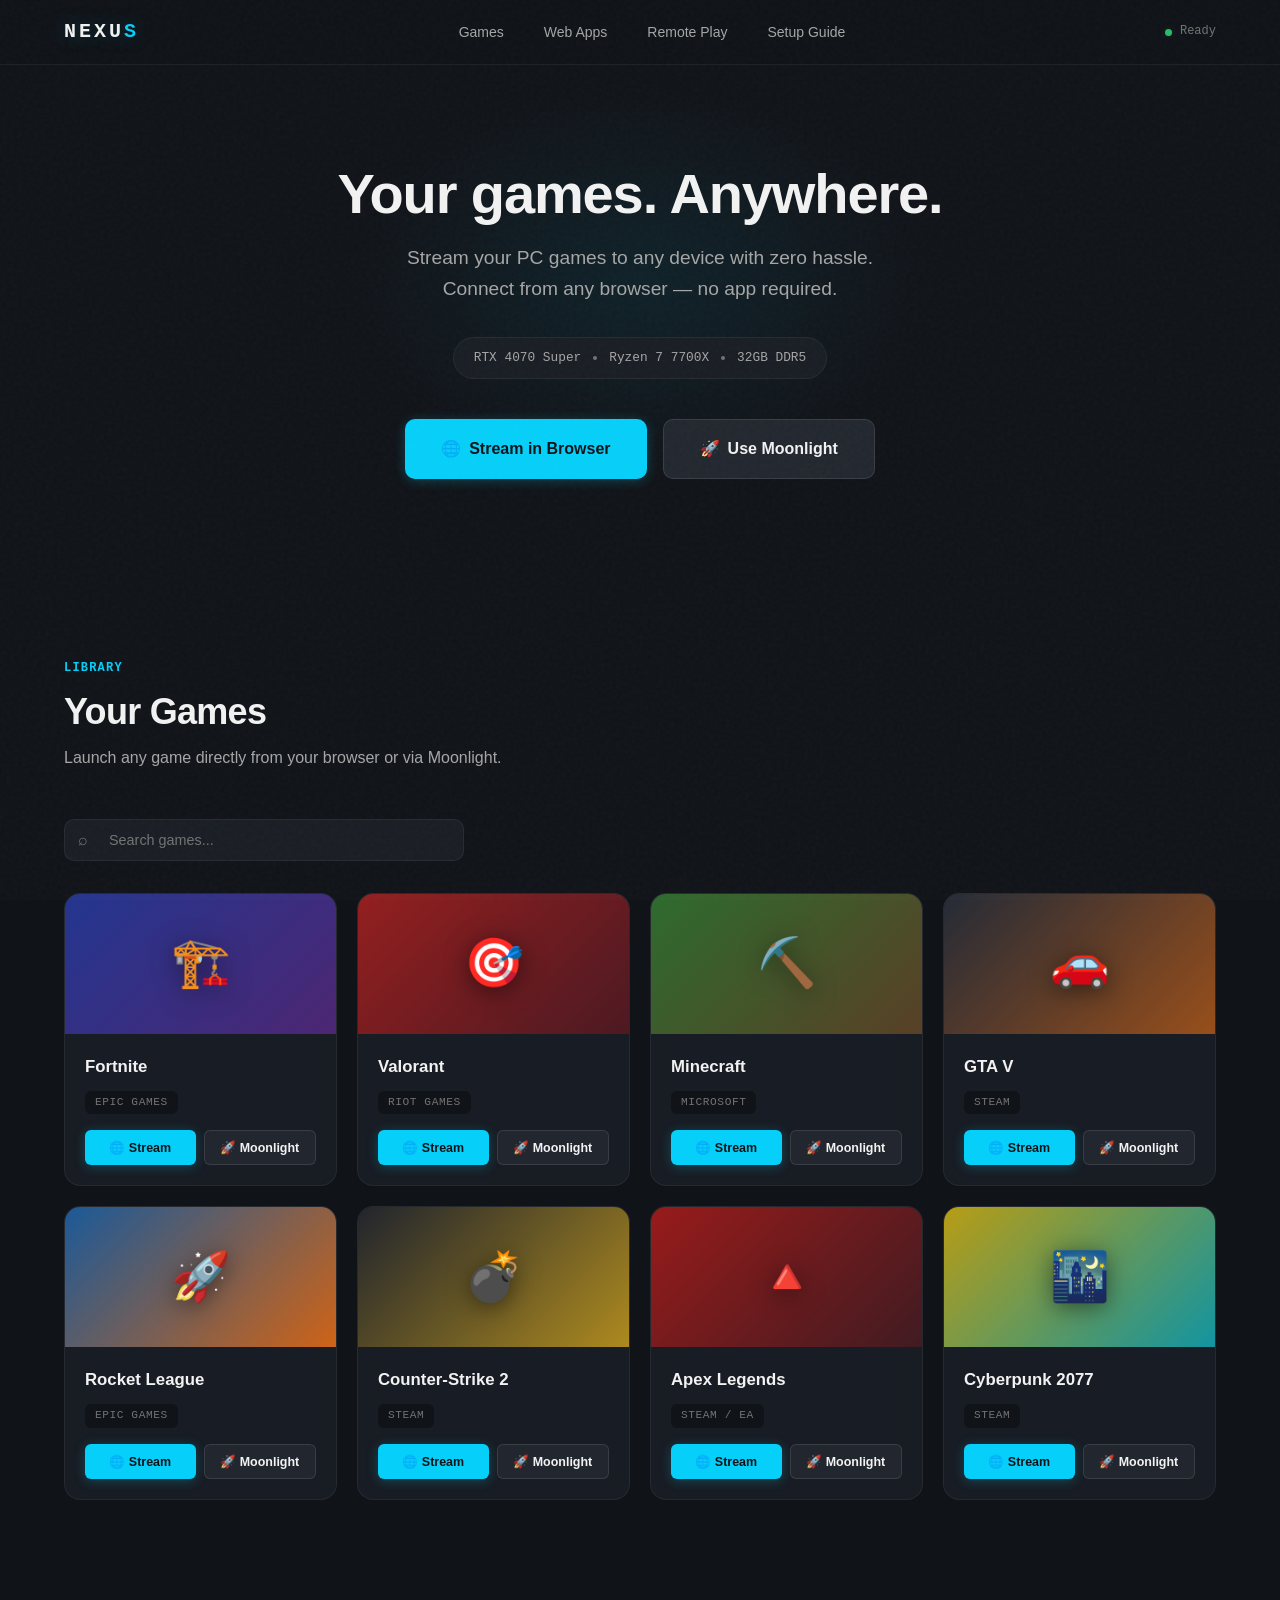
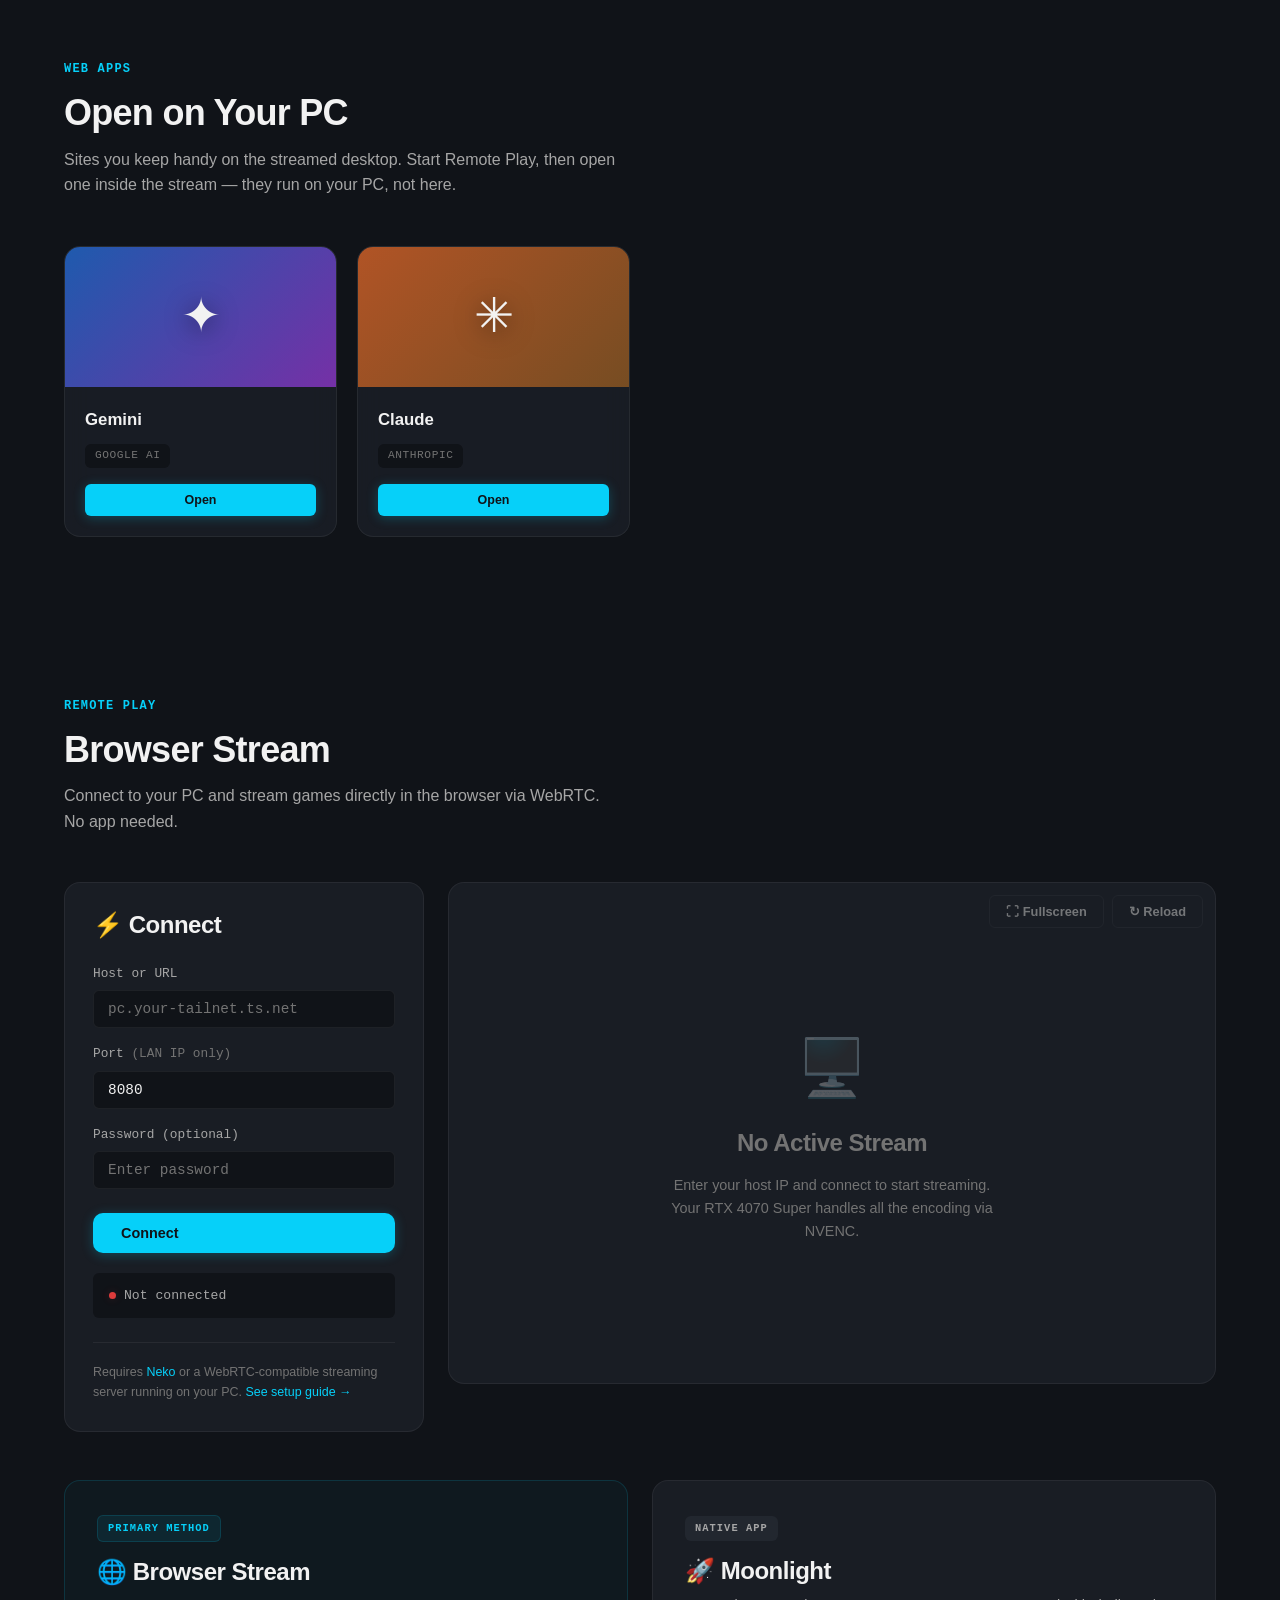
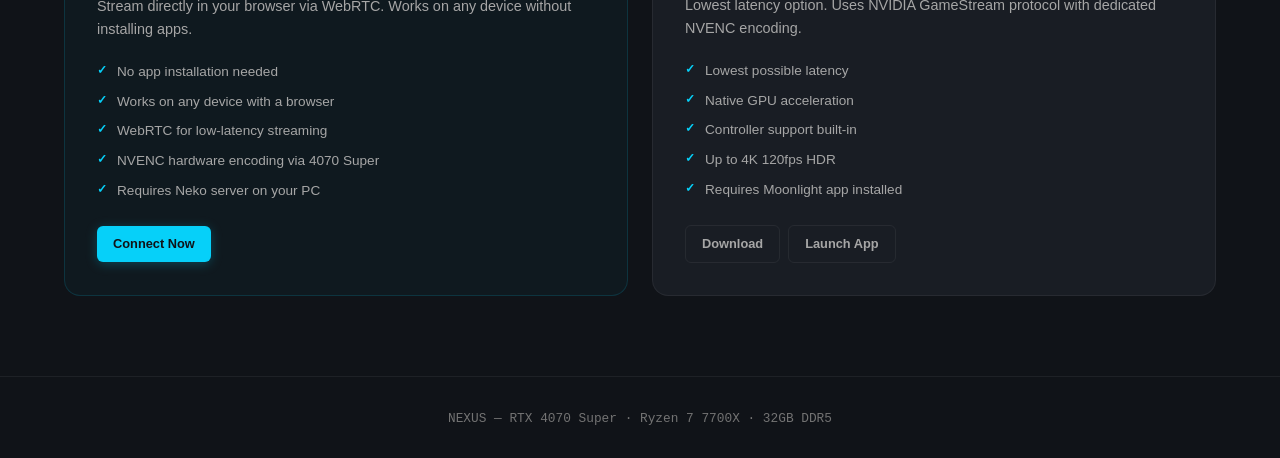
==== nexus-inline.html @ 5c28089f "Make portal embed-safe and self-contained; accept HTTPS host; add Web Apps - Drop the fonts.googleap" ====
<!DOCTYPE html>
<html lang="en">
<head>
  <meta charset="UTF-8">
  <meta name="viewport" content="width=device-width, initial-scale=1.0">
  <meta name="description" content="NEXUS — Stream your PC games to any device. Browser-based game streaming powered by Sunshine + WebRTC.">
  <title>NEXUS — Game Streaming Portal</title>
  <style>
/* ============================================
   NEXUS Gaming Portal — Design System
   ============================================ */

/* Fonts are intentionally NOT fetched from the network: this file must be
   fully self-contained so it renders when embedded on a locked-down network.
   The --font-sans / --font-mono stacks below fall back to the OS UI + mono
   faces, which are close enough and cost zero external requests. */

/* --- Custom Properties --- */
:root {
  --bg-primary: hsl(220, 20%, 8%);
  --bg-secondary: hsl(220, 18%, 12%);
  --bg-tertiary: hsl(220, 16%, 16%);
  --bg-elevated: hsl(220, 16%, 18%);

  --accent: hsl(190, 95%, 50%);
  --accent-dim: hsl(190, 80%, 35%);
  --accent-glow: hsla(190, 95%, 50%, 0.25);
  --accent-subtle: hsla(190, 95%, 50%, 0.08);

  --text-primary: hsl(0, 0%, 95%);
  --text-secondary: hsl(0, 0%, 65%);
  --text-tertiary: hsl(0, 0%, 45%);

  --success: hsl(145, 65%, 45%);
  --success-glow: hsla(145, 65%, 45%, 0.2);
  --warning: hsl(40, 90%, 55%);
  --danger: hsl(0, 70%, 55%);
  --danger-glow: hsla(0, 70%, 55%, 0.2);

  --border-subtle: hsla(0, 0%, 100%, 0.06);
  --border-light: hsla(0, 0%, 100%, 0.1);

  --radius-sm: 6px;
  --radius-md: 10px;
  --radius-lg: 16px;
  --radius-xl: 24px;

  --shadow-sm: 0 1px 3px hsla(0, 0%, 0%, 0.3);
  --shadow-md: 0 4px 16px hsla(0, 0%, 0%, 0.4);
  --shadow-lg: 0 8px 32px hsla(0, 0%, 0%, 0.5);
  --shadow-glow: 0 0 24px var(--accent-glow);

  --transition-fast: 150ms ease;
  --transition-base: 250ms ease;
  --transition-slow: 400ms ease;

  --font-sans: 'Inter', -apple-system, BlinkMacSystemFont, sans-serif;
  --font-mono: 'JetBrains Mono', 'Fira Code', monospace;
}

/* --- Reset & Base --- */
*, *::before, *::after {
  box-sizing: border-box;
  margin: 0;
  padding: 0;
}

html {
  scroll-behavior: smooth;
  -webkit-font-smoothing: antialiased;
  -moz-osx-font-smoothing: grayscale;
}

body {
  font-family: var(--font-sans);
  background-color: var(--bg-primary);
  color: var(--text-primary);
  line-height: 1.6;
  min-height: 100vh;
  overflow-x: hidden;
}

/* Subtle noise texture overlay */
body::before {
  content: '';
  position: fixed;
  inset: 0;
  background-image: url("data:image/svg+xml,%3Csvg viewBox='0 0 256 256' xmlns='http://www.w3.org/2000/svg'%3E%3Cfilter id='noise'%3E%3CfeTurbulence type='fractalNoise' baseFrequency='0.9' numOctaves='4' stitchTiles='stitch'/%3E%3C/filter%3E%3Crect width='100%25' height='100%25' filter='url(%23noise)' opacity='0.03'/%3E%3C/svg%3E");
  pointer-events: none;
  z-index: 9999;
}

a {
  color: var(--accent);
  text-decoration: none;
  transition: color var(--transition-fast);
}

a:hover {
  color: var(--text-primary);
}

img {
  max-width: 100%;
  display: block;
}

/* --- Typography --- */
h1, h2, h3, h4, h5, h6 {
  font-weight: 700;
  line-height: 1.2;
  letter-spacing: -0.02em;
}

h1 { font-size: clamp(2rem, 5vw, 3.5rem); }
h2 { font-size: clamp(1.5rem, 3vw, 2.25rem); }
h3 { font-size: clamp(1.15rem, 2vw, 1.5rem); }

.mono {
  font-family: var(--font-mono);
  letter-spacing: -0.03em;
}

/* --- Layout --- */
.container {
  width: 100%;
  max-width: 1200px;
  margin: 0 auto;
  padding: 0 24px;
}

section {
  padding: 80px 0;
}

/* --- Navigation --- */
.nav {
  position: fixed;
  top: 0;
  left: 0;
  right: 0;
  z-index: 1000;
  background: hsla(220, 20%, 8%, 0.85);
  backdrop-filter: blur(20px);
  -webkit-backdrop-filter: blur(20px);
  border-bottom: 1px solid var(--border-subtle);
  transition: background var(--transition-base);
}

.nav-inner {
  display: flex;
  align-items: center;
  justify-content: space-between;
  height: 64px;
}

.nav-logo {
  font-family: var(--font-mono);
  font-size: 1.25rem;
  font-weight: 800;
  letter-spacing: 0.15em;
  color: var(--text-primary);
  text-shadow: 0 0 20px var(--accent-glow);
}

.nav-logo span {
  color: var(--accent);
}

.nav-links {
  display: flex;
  align-items: center;
  gap: 8px;
  list-style: none;
}

.nav-links a {
  display: block;
  padding: 8px 16px;
  font-size: 0.875rem;
  font-weight: 500;
  color: var(--text-secondary);
  border-radius: var(--radius-sm);
  transition: all var(--transition-fast);
}

.nav-links a:hover {
  color: var(--text-primary);
  background: var(--accent-subtle);
}

.nav-status {
  display: flex;
  align-items: center;
  gap: 8px;
  font-size: 0.75rem;
  font-family: var(--font-mono);
  color: var(--text-tertiary);
}

.status-dot {
  width: 7px;
  height: 7px;
  border-radius: 50%;
  background: var(--success);
  box-shadow: 0 0 8px var(--success-glow);
  animation: pulse-dot 2s ease infinite;
}

.status-dot.offline {
  background: var(--danger);
  box-shadow: 0 0 8px var(--danger-glow);
}

.status-dot.connecting {
  background: var(--warning);
  animation: pulse-dot 0.8s ease infinite;
}

@keyframes pulse-dot {
  0%, 100% { opacity: 1; }
  50% { opacity: 0.4; }
}

/* Mobile nav toggle */
.nav-toggle {
  display: none;
  background: none;
  border: none;
  color: var(--text-secondary);
  font-size: 1.5rem;
  cursor: pointer;
  padding: 4px;
}

/* --- Hero --- */
.hero {
  padding: 160px 0 100px;
  text-align: center;
  position: relative;
}

.hero::after {
  content: '';
  position: absolute;
  top: 80px;
  left: 50%;
  transform: translateX(-50%);
  width: 600px;
  height: 400px;
  background: radial-gradient(ellipse, var(--accent-glow), transparent 70%);
  opacity: 0.3;
  pointer-events: none;
}

.hero-tagline {
  font-weight: 800;
  margin-bottom: 16px;
  position: relative;
  z-index: 1;
}

.hero-subtitle {
  font-size: clamp(1rem, 2vw, 1.2rem);
  color: var(--text-secondary);
  max-width: 520px;
  margin: 0 auto 32px;
  font-weight: 400;
  position: relative;
  z-index: 1;
}

.hero-specs {
  display: inline-flex;
  align-items: center;
  gap: 12px;
  padding: 10px 20px;
  background: var(--bg-secondary);
  border: 1px solid var(--border-subtle);
  border-radius: var(--radius-xl);
  font-family: var(--font-mono);
  font-size: 0.8rem;
  color: var(--text-secondary);
  margin-bottom: 40px;
  position: relative;
  z-index: 1;
}

.hero-specs .spec-divider {
  width: 4px;
  height: 4px;
  border-radius: 50%;
  background: var(--text-tertiary);
}

.hero-actions {
  display: flex;
  gap: 16px;
  justify-content: center;
  flex-wrap: wrap;
  position: relative;
  z-index: 1;
}

/* --- Buttons --- */
.btn {
  display: inline-flex;
  align-items: center;
  gap: 8px;
  padding: 12px 28px;
  font-family: var(--font-sans);
  font-size: 0.9rem;
  font-weight: 600;
  border-radius: var(--radius-md);
  border: none;
  cursor: pointer;
  transition: all var(--transition-base);
  text-decoration: none;
  white-space: nowrap;
}

.btn:active {
  transform: scale(0.97);
}

.btn-primary {
  background: var(--accent);
  color: hsl(220, 20%, 8%);
  box-shadow: 0 2px 12px var(--accent-glow);
}

.btn-primary:hover {
  background: hsl(190, 95%, 58%);
  box-shadow: 0 4px 24px var(--accent-glow);
  color: hsl(220, 20%, 8%);
  transform: translateY(-1px);
}

.btn-secondary {
  background: var(--bg-tertiary);
  color: var(--text-primary);
  border: 1px solid var(--border-light);
}

.btn-secondary:hover {
  background: var(--bg-elevated);
  border-color: var(--accent-dim);
  color: var(--text-primary);
  transform: translateY(-1px);
}

.btn-ghost {
  background: transparent;
  color: var(--text-secondary);
  border: 1px solid var(--border-subtle);
  padding: 8px 16px;
  font-size: 0.8rem;
}

.btn-ghost:hover {
  color: var(--text-primary);
  border-color: var(--border-light);
  background: var(--accent-subtle);
}

.btn-danger {
  background: var(--danger);
  color: white;
}

.btn-danger:hover {
  background: hsl(0, 70%, 62%);
  box-shadow: 0 4px 24px var(--danger-glow);
}

.btn-sm {
  padding: 8px 16px;
  font-size: 0.8rem;
  border-radius: var(--radius-sm);
}

.btn-lg {
  padding: 16px 36px;
  font-size: 1rem;
}

/* --- Section Headers --- */
.section-header {
  margin-bottom: 48px;
}

.section-label {
  font-family: var(--font-mono);
  font-size: 0.75rem;
  font-weight: 600;
  text-transform: uppercase;
  letter-spacing: 0.1em;
  color: var(--accent);
  margin-bottom: 12px;
}

.section-title {
  margin-bottom: 12px;
}

.section-desc {
  color: var(--text-secondary);
  max-width: 560px;
  font-size: 1rem;
}

/* --- Game Cards --- */
.games-grid {
  display: grid;
  grid-template-columns: repeat(auto-fill, minmax(270px, 1fr));
  gap: 20px;
}

.game-card {
  background: hsla(220, 18%, 14%, 0.7);
  backdrop-filter: blur(12px);
  -webkit-backdrop-filter: blur(12px);
  border: 1px solid var(--border-subtle);
  border-radius: var(--radius-lg);
  overflow: hidden;
  transition: all var(--transition-base);
  cursor: default;
}

.game-card:hover {
  border-color: hsla(190, 95%, 50%, 0.15);
  box-shadow: 0 8px 32px hsla(0, 0%, 0%, 0.4), inset 0 1px 0 hsla(0, 0%, 100%, 0.04);
  transform: translateY(-4px);
}

.game-card-banner {
  height: 140px;
  position: relative;
  display: flex;
  align-items: center;
  justify-content: center;
  overflow: hidden;
}

.game-card-banner .game-icon {
  font-size: 3rem;
  position: relative;
  z-index: 1;
  filter: drop-shadow(0 4px 12px hsla(0,0%,0%,0.5));
}

.game-card-body {
  padding: 20px;
}

.game-card-title {
  font-size: 1.05rem;
  font-weight: 700;
  margin-bottom: 6px;
}

.game-card-platform {
  display: inline-flex;
  align-items: center;
  gap: 4px;
  font-family: var(--font-mono);
  font-size: 0.7rem;
  font-weight: 500;
  color: var(--text-tertiary);
  background: var(--bg-primary);
  padding: 3px 10px;
  border-radius: var(--radius-sm);
  margin-bottom: 16px;
  text-transform: uppercase;
  letter-spacing: 0.05em;
}

.game-card-actions {
  display: flex;
  gap: 8px;
}

.game-card-actions .btn {
  flex: 1;
  justify-content: center;
  font-size: 0.78rem;
  padding: 9px 12px;
}

/* --- Stream Panel --- */
.stream-section {
  position: relative;
}

.stream-layout {
  display: grid;
  grid-template-columns: 360px 1fr;
  gap: 24px;
  align-items: start;
}

.stream-controls {
  background: var(--bg-secondary);
  border: 1px solid var(--border-subtle);
  border-radius: var(--radius-lg);
  padding: 28px;
  position: sticky;
  top: 88px;
}

.stream-controls h3 {
  margin-bottom: 24px;
  display: flex;
  align-items: center;
  gap: 10px;
}

.input-group {
  margin-bottom: 16px;
}

.input-group label {
  display: block;
  font-size: 0.8rem;
  font-weight: 500;
  color: var(--text-secondary);
  margin-bottom: 6px;
  font-family: var(--font-mono);
}

.input-group input {
  width: 100%;
  padding: 10px 14px;
  background: var(--bg-primary);
  border: 1px solid var(--border-subtle);
  border-radius: var(--radius-sm);
  color: var(--text-primary);
  font-family: var(--font-mono);
  font-size: 0.9rem;
  transition: border-color var(--transition-fast);
  outline: none;
}

.input-group input:focus {
  border-color: var(--accent-dim);
  box-shadow: 0 0 0 3px var(--accent-glow);
}

.input-group input::placeholder {
  color: var(--text-tertiary);
}

.input-row {
  display: grid;
  grid-template-columns: 2fr 1fr;
  gap: 12px;
}

.stream-connect-btn {
  width: 100%;
  margin-top: 8px;
}

.stream-status {
  display: flex;
  align-items: center;
  gap: 8px;
  margin-top: 20px;
  padding: 12px 16px;
  background: var(--bg-primary);
  border-radius: var(--radius-sm);
  font-size: 0.82rem;
  font-family: var(--font-mono);
  color: var(--text-secondary);
}

.stream-status.connected {
  border: 1px solid hsla(145, 65%, 45%, 0.2);
  color: var(--success);
}

.stream-status.error {
  border: 1px solid hsla(0, 70%, 55%, 0.2);
  color: var(--danger);
}

.stream-viewport {
  background: var(--bg-secondary);
  border: 1px solid var(--border-subtle);
  border-radius: var(--radius-lg);
  overflow: hidden;
  position: relative;
  min-height: 500px;
}

.stream-viewport-placeholder {
  display: flex;
  flex-direction: column;
  align-items: center;
  justify-content: center;
  min-height: 500px;
  color: var(--text-tertiary);
  gap: 16px;
  padding: 40px;
  text-align: center;
}

.stream-viewport-placeholder .placeholder-icon {
  font-size: 3.5rem;
  opacity: 0.3;
}

.stream-viewport-placeholder p {
  max-width: 340px;
  font-size: 0.9rem;
  line-height: 1.6;
}

.stream-viewport iframe {
  width: 100%;
  height: 100%;
  min-height: 500px;
  border: none;
  display: none;
}

.stream-viewport iframe.active {
  display: block;
}

.stream-toolbar {
  position: absolute;
  top: 12px;
  right: 12px;
  display: flex;
  gap: 8px;
  z-index: 10;
  /* Always visible: hover-only controls are undiscoverable, and unreachable
     entirely on touch devices. */
  opacity: 0.65;
  transition: opacity var(--transition-fast);
}

.stream-viewport:hover .stream-toolbar,
.stream-toolbar:focus-within {
  opacity: 1;
}

/* --- Methods (Moonlight / Browser) --- */
.methods-grid {
  display: grid;
  grid-template-columns: 1fr 1fr;
  gap: 24px;
  margin-top: 48px;
}

.method-card {
  background: var(--bg-secondary);
  border: 1px solid var(--border-subtle);
  border-radius: var(--radius-lg);
  padding: 32px;
  transition: all var(--transition-base);
}

.method-card:hover {
  border-color: var(--border-light);
}

.method-card.recommended {
  border-color: hsla(190, 95%, 50%, 0.15);
  background: hsla(190, 95%, 50%, 0.03);
}

.method-badge {
  display: inline-block;
  font-family: var(--font-mono);
  font-size: 0.65rem;
  font-weight: 700;
  text-transform: uppercase;
  letter-spacing: 0.1em;
  padding: 4px 10px;
  border-radius: var(--radius-sm);
  margin-bottom: 16px;
}

.method-badge.primary {
  background: var(--accent-subtle);
  color: var(--accent);
  border: 1px solid hsla(190, 95%, 50%, 0.15);
}

.method-badge.secondary {
  background: var(--bg-tertiary);
  color: var(--text-secondary);
}

.method-card h3 {
  margin-bottom: 8px;
}

.method-card p {
  color: var(--text-secondary);
  font-size: 0.9rem;
  margin-bottom: 20px;
}

.method-features {
  list-style: none;
  margin-bottom: 24px;
}

.method-features li {
  position: relative;
  padding-left: 20px;
  font-size: 0.85rem;
  color: var(--text-secondary);
  margin-bottom: 8px;
}

.method-features li::before {
  content: '✓';
  position: absolute;
  left: 0;
  color: var(--accent);
  font-weight: 700;
  font-size: 0.75rem;
}

.download-links {
  display: flex;
  flex-wrap: wrap;
  gap: 8px;
}

/* --- Search Bar --- */
.search-bar {
  position: relative;
  margin-bottom: 32px;
  max-width: 400px;
}

.search-bar input {
  width: 100%;
  padding: 12px 16px 12px 44px;
  background: var(--bg-secondary);
  border: 1px solid var(--border-subtle);
  border-radius: var(--radius-md);
  color: var(--text-primary);
  font-family: var(--font-sans);
  font-size: 0.9rem;
  outline: none;
  transition: all var(--transition-fast);
}

.search-bar input:focus {
  border-color: var(--accent-dim);
  box-shadow: 0 0 0 3px var(--accent-glow);
}

.search-bar input::placeholder {
  color: var(--text-tertiary);
}

.search-bar .search-icon {
  position: absolute;
  left: 14px;
  top: 50%;
  transform: translateY(-50%);
  color: var(--text-tertiary);
  font-size: 1rem;
  pointer-events: none;
}

/* --- Footer --- */
.footer {
  padding: 32px 0;
  border-top: 1px solid var(--border-subtle);
  text-align: center;
}

.footer p {
  font-size: 0.8rem;
  font-family: var(--font-mono);
  color: var(--text-tertiary);
}

/* --- Fullscreen Stream --- */
.stream-fullscreen {
  position: fixed;
  inset: 0;
  z-index: 10000;
  background: black;
  display: none;
}

.stream-fullscreen.active {
  display: block;
}

.stream-fullscreen iframe {
  width: 100%;
  height: 100%;
  border: none;
}

.stream-fullscreen .exit-fullscreen {
  position: absolute;
  top: 16px;
  right: 16px;
  z-index: 10001;
  opacity: 0;
  transition: opacity var(--transition-fast);
}

.stream-fullscreen:hover .exit-fullscreen {
  opacity: 1;
}

/* --- Animations --- */
@keyframes fade-in-up {
  from {
    opacity: 0;
    transform: translateY(20px);
  }
  to {
    opacity: 1;
    transform: translateY(0);
  }
}

.animate-in {
  animation: fade-in-up 0.6s ease forwards;
  opacity: 0;
}

.animate-in:nth-child(1) { animation-delay: 0.05s; }
.animate-in:nth-child(2) { animation-delay: 0.1s; }
.animate-in:nth-child(3) { animation-delay: 0.15s; }
.animate-in:nth-child(4) { animation-delay: 0.2s; }
.animate-in:nth-child(5) { animation-delay: 0.25s; }
.animate-in:nth-child(6) { animation-delay: 0.3s; }
.animate-in:nth-child(7) { animation-delay: 0.35s; }
.animate-in:nth-child(8) { animation-delay: 0.4s; }

/* --- Loading Spinner --- */
.spinner {
  width: 18px;
  height: 18px;
  border: 2px solid transparent;
  border-top-color: currentColor;
  border-radius: 50%;
  animation: spin 0.7s linear infinite;
  display: none;
}

.btn.loading .spinner {
  display: inline-block;
}

.btn.loading .btn-label {
  display: none;
}

@keyframes spin {
  to { transform: rotate(360deg); }
}

/* --- Setup Guide Styles --- */
.guide-content {
  max-width: 760px;
  margin: 0 auto;
  padding-top: 100px;
}

.guide-step {
  background: var(--bg-secondary);
  border: 1px solid var(--border-subtle);
  border-radius: var(--radius-lg);
  padding: 32px;
  margin-bottom: 24px;
  position: relative;
}

.guide-step-number {
  position: absolute;
  top: -12px;
  left: 24px;
  background: var(--accent);
  color: var(--bg-primary);
  font-family: var(--font-mono);
  font-size: 0.75rem;
  font-weight: 700;
  padding: 4px 14px;
  border-radius: var(--radius-sm);
}

.guide-step h3 {
  margin-bottom: 12px;
  margin-top: 4px;
}

.guide-step p,
.guide-step li {
  color: var(--text-secondary);
  font-size: 0.9rem;
  line-height: 1.7;
}

.guide-step ul {
  list-style: none;
  padding: 0;
}

.guide-step ul li {
  padding-left: 20px;
  position: relative;
  margin-bottom: 6px;
}

.guide-step ul li::before {
  content: '›';
  position: absolute;
  left: 0;
  color: var(--accent);
  font-weight: 700;
}

.guide-step code {
  display: block;
  background: var(--bg-primary);
  padding: 16px 20px;
  border-radius: var(--radius-sm);
  font-family: var(--font-mono);
  font-size: 0.82rem;
  color: var(--accent);
  margin: 16px 0;
  overflow-x: auto;
  border: 1px solid var(--border-subtle);
  white-space: pre-wrap;
  word-break: break-all;
}

.guide-step .inline-code {
  display: inline;
  padding: 2px 8px;
  font-size: 0.82rem;
  margin: 0;
}

.back-link {
  display: inline-flex;
  align-items: center;
  gap: 6px;
  margin-bottom: 32px;
  font-size: 0.9rem;
  color: var(--text-secondary);
}

.back-link:hover {
  color: var(--accent);
}

/* --- Responsive --- */
@media (max-width: 900px) {
  .stream-layout {
    grid-template-columns: 1fr;
  }

  .stream-controls {
    position: static;
  }

  .methods-grid {
    grid-template-columns: 1fr;
  }
}

@media (max-width: 768px) {
  .nav-links {
    display: none;
    position: absolute;
    top: 64px;
    left: 0;
    right: 0;
    flex-direction: column;
    background: hsla(220, 20%, 8%, 0.95);
    backdrop-filter: blur(20px);
    -webkit-backdrop-filter: blur(20px);
    border-bottom: 1px solid var(--border-subtle);
    padding: 16px;
    gap: 4px;
  }

  .nav-links.open {
    display: flex;
  }

  .nav-toggle {
    display: block;
  }

  .nav-status {
    display: none;
  }

  section {
    padding: 60px 0;
  }

  .hero {
    padding: 120px 0 60px;
  }

  .hero-specs {
    flex-wrap: wrap;
    justify-content: center;
    font-size: 0.7rem;
    gap: 6px;
  }

  .games-grid {
    grid-template-columns: 1fr;
  }

  .input-row {
    grid-template-columns: 1fr;
  }
}

</style>
  <link rel="icon" href="data:image/svg+xml,<svg xmlns='http://www.w3.org/2000/svg' viewBox='0 0 100 100'><text y='.9em' font-size='90'>🎮</text></svg>">
</head>
<body>

  <!-- Navigation -->
  <nav class="nav" id="nav">
    <div class="container nav-inner">
      <a href="#" target="_self" class="nav-logo">NEXU<span>S</span></a>
      <ul class="nav-links" id="navLinks">
        <li><a href="#games" target="_self">Games</a></li>
        <li><a href="#apps" target="_self">Web Apps</a></li>
        <li><a href="#stream" target="_self">Remote Play</a></li>
        <li><a href="setup-guide.html">Setup Guide</a></li>
      </ul>
      <div class="nav-status">
        <div class="status-dot" id="statusDot"></div>
        <span id="statusText">Ready</span>
      </div>
      <button class="nav-toggle" id="navToggle" aria-label="Toggle navigation">☰</button>
    </div>
  </nav>

  <!-- Hero -->
  <section class="hero" id="hero">
    <div class="container">
      <h1 class="hero-tagline">Your games. Anywhere.</h1>
      <p class="hero-subtitle">Stream your PC games to any device with zero hassle. Connect from any browser — no app required.</p>
      <div class="hero-specs">
        <span>RTX 4070 Super</span>
        <span class="spec-divider"></span>
        <span>Ryzen 7 7700X</span>
        <span class="spec-divider"></span>
        <span>32GB DDR5</span>
      </div>
      <div class="hero-actions">
        <a href="#stream" target="_self" class="btn btn-primary btn-lg">
          <span>🌐</span> Stream in Browser
        </a>
        <a href="#moonlight" target="_self" class="btn btn-secondary btn-lg">
          <span>🚀</span> Use Moonlight
        </a>
      </div>
    </div>
  </section>

  <!-- Games -->
  <section id="games">
    <div class="container">
      <div class="section-header">
        <div class="section-label">Library</div>
        <h2 class="section-title">Your Games</h2>
        <p class="section-desc">Launch any game directly from your browser or via Moonlight.</p>
      </div>
      <div class="search-bar">
        <span class="search-icon">⌕</span>
        <input type="text" id="gameSearch" placeholder="Search games...">
      </div>
      <div class="games-grid" id="gamesGrid">
        <!-- Rendered by JS -->
      </div>
    </div>
  </section>

  <!-- Web Apps -->
  <section id="apps">
    <div class="container">
      <div class="section-header">
        <div class="section-label">Web Apps</div>
        <h2 class="section-title">Open on Your PC</h2>
        <p class="section-desc">Sites you keep handy on the streamed desktop. Start Remote Play, then open one inside the stream — they run on your PC, not here.</p>
      </div>
      <div class="games-grid" id="appsGrid">
        <!-- Rendered by JS -->
      </div>
    </div>
  </section>

  <!-- Remote Play / Stream -->
  <section class="stream-section" id="stream">
    <div class="container">
      <div class="section-header">
        <div class="section-label">Remote Play</div>
        <h2 class="section-title">Browser Stream</h2>
        <p class="section-desc">Connect to your PC and stream games directly in the browser via WebRTC. No app needed.</p>
      </div>

      <div class="stream-layout">
        <!-- Controls Panel -->
        <div class="stream-controls">
          <h3>⚡ Connect</h3>

          <div class="input-group">
            <label for="hostIp">Host or URL</label>
            <input type="text" id="hostIp" placeholder="pc.your-tailnet.ts.net">
          </div>
          <div class="input-group">
            <label for="hostPort">Port <span style="color: var(--text-tertiary); font-weight: 400;">(LAN IP only)</span></label>
            <input type="text" id="hostPort" placeholder="8080" value="8080">
          </div>

          <div class="input-group">
            <label for="streamPassword">Password (optional)</label>
            <input type="password" id="streamPassword" placeholder="Enter password">
          </div>

          <button class="btn btn-primary stream-connect-btn" id="connectBtn" onclick="toggleConnection()">
            <span class="btn-label">Connect</span>
            <span class="spinner"></span>
          </button>

          <button class="btn btn-danger stream-connect-btn" id="disconnectBtn" style="display:none" onclick="disconnect()">
            Disconnect
          </button>

          <div class="stream-status" id="streamStatus">
            <div class="status-dot offline"></div>
            <span>Not connected</span>
          </div>

          <div style="margin-top: 24px; padding-top: 20px; border-top: 1px solid var(--border-subtle);">
            <p style="font-size: 0.78rem; color: var(--text-tertiary); line-height: 1.6;">
              Requires <a href="https://github.com/m1k1o/neko" target="_blank" rel="noopener">Neko</a> or a WebRTC-compatible streaming server running on your PC. 
              <a href="setup-guide.html">See setup guide →</a>
            </p>
          </div>
        </div>

        <!-- Stream Viewport -->
        <div class="stream-viewport" id="streamViewport">
          <div class="stream-toolbar">
            <button class="btn btn-ghost btn-sm" onclick="goFullscreen()" title="Fill the screen with the portal (or the stream, when one is live)">⛶ Fullscreen</button>
            <button class="btn btn-ghost btn-sm" onclick="reloadStream()" title="Reload">↻ Reload</button>
          </div>
          <div class="stream-viewport-placeholder" id="streamPlaceholder">
            <div class="placeholder-icon">🖥️</div>
            <h3>No Active Stream</h3>
            <p>Enter your host IP and connect to start streaming. Your RTX 4070 Super handles all the encoding via NVENC.</p>
          </div>
          <iframe id="streamFrame" sandbox="allow-same-origin allow-scripts allow-forms" allowfullscreen></iframe>
        </div>
      </div>

      <!-- Streaming Methods -->
      <div class="methods-grid" id="moonlight">
        <!-- Browser Stream Card -->
        <div class="method-card recommended">
          <div class="method-badge primary">Primary Method</div>
          <h3>🌐 Browser Stream</h3>
          <p>Stream directly in your browser via WebRTC. Works on any device without installing apps.</p>
          <ul class="method-features">
            <li>No app installation needed</li>
            <li>Works on any device with a browser</li>
            <li>WebRTC for low-latency streaming</li>
            <li>NVENC hardware encoding via 4070 Super</li>
            <li>Requires Neko server on your PC</li>
          </ul>
          <a href="#stream" target="_self" class="btn btn-primary btn-sm">Connect Now</a>
        </div>

        <!-- Moonlight Card -->
        <div class="method-card">
          <div class="method-badge secondary">Native App</div>
          <h3>🚀 Moonlight</h3>
          <p>Lowest latency option. Uses NVIDIA GameStream protocol with dedicated NVENC encoding.</p>
          <ul class="method-features">
            <li>Lowest possible latency</li>
            <li>Native GPU acceleration</li>
            <li>Controller support built-in</li>
            <li>Up to 4K 120fps HDR</li>
            <li>Requires Moonlight app installed</li>
          </ul>
          <div class="download-links">
            <a href="https://moonlight-stream.org/" target="_blank" rel="noopener" class="btn btn-ghost btn-sm">Download</a>
            <button class="btn btn-ghost btn-sm" onclick="launchMoonlight()">Launch App</button>
          </div>
        </div>
      </div>
    </div>
  </section>

  <!-- Fullscreen Overlay -->
  <div class="stream-fullscreen" id="fullscreenOverlay">
    <button class="btn btn-ghost exit-fullscreen" onclick="exitFullscreen()">✕ Exit Fullscreen</button>
    <iframe id="fullscreenFrame" allowfullscreen></iframe>
  </div>

  <!-- Footer -->
  <footer class="footer">
    <div class="container">
      <p>NEXUS — RTX 4070 Super · Ryzen 7 7700X · 32GB DDR5</p>
    </div>
  </footer>

  <script>
// ============================================
// NEXUS Gaming Portal — Application Logic
// ============================================

// --- Game Library Data ---
const GAMES = [
  {
    id: 'fortnite',
    title: 'Fortnite',
    platform: 'Epic Games',
    icon: '🏗️',
    gradient: 'linear-gradient(135deg, hsl(230, 60%, 35%), hsl(270, 50%, 30%))',
    moonlightApp: 'Fortnite',
  },
  {
    id: 'valorant',
    title: 'Valorant',
    platform: 'Riot Games',
    icon: '🎯',
    gradient: 'linear-gradient(135deg, hsl(0, 65%, 35%), hsl(350, 50%, 20%))',
    moonlightApp: 'Valorant',
  },
  {
    id: 'minecraft',
    title: 'Minecraft',
    platform: 'Microsoft',
    icon: '⛏️',
    gradient: 'linear-gradient(135deg, hsl(120, 40%, 30%), hsl(30, 40%, 25%))',
    moonlightApp: 'Minecraft Launcher',
  },
  {
    id: 'gtav',
    title: 'GTA V',
    platform: 'Steam',
    icon: '🚗',
    gradient: 'linear-gradient(135deg, hsl(220, 20%, 18%), hsl(25, 70%, 35%))',
    moonlightApp: 'Grand Theft Auto V',
  },
  {
    id: 'rocket-league',
    title: 'Rocket League',
    platform: 'Epic Games',
    icon: '🚀',
    gradient: 'linear-gradient(135deg, hsl(210, 70%, 35%), hsl(25, 80%, 45%))',
    moonlightApp: 'Rocket League',
  },
  {
    id: 'cs2',
    title: 'Counter-Strike 2',
    platform: 'Steam',
    icon: '💣',
    gradient: 'linear-gradient(135deg, hsl(220, 15%, 15%), hsl(45, 70%, 40%))',
    moonlightApp: 'Counter-Strike 2',
  },
  {
    id: 'apex',
    title: 'Apex Legends',
    platform: 'Steam / EA',
    icon: '🔺',
    gradient: 'linear-gradient(135deg, hsl(0, 70%, 35%), hsl(350, 40%, 18%))',
    moonlightApp: 'Apex Legends',
  },
  {
    id: 'cyberpunk',
    title: 'Cyberpunk 2077',
    platform: 'Steam',
    icon: '🌃',
    gradient: 'linear-gradient(135deg, hsl(50, 80%, 40%), hsl(185, 80%, 35%))',
    moonlightApp: 'Cyberpunk 2077',
  },
];

// --- Web Apps (opened on the streamed desktop, not embedded here) ---
const WEB_APPS = [
  {
    title: 'Gemini',
    subtitle: 'Google AI',
    url: 'https://gemini.google.com/',
    icon: '✦',
    gradient: 'linear-gradient(135deg, hsl(215, 70%, 40%), hsl(275, 55%, 42%))',
  },
  {
    title: 'Claude',
    subtitle: 'Anthropic',
    url: 'https://claude.ai/',
    icon: '✳',
    gradient: 'linear-gradient(135deg, hsl(20, 65%, 42%), hsl(30, 55%, 30%))',
  },
];

// --- State ---
let streamConnected = false;
let currentStreamUrl = '';

// --- DOM Ready ---
document.addEventListener('DOMContentLoaded', () => {
  renderGames(GAMES);
  renderApps();
  setupSearch();
  setupMobileNav();
  setupScrollAnimations();
});

// --- Render Web Apps ---
function renderApps() {
  const grid = document.getElementById('appsGrid');
  if (!grid) return;

  grid.innerHTML = WEB_APPS.map((app, i) => `
    <div class="game-card animate-in" style="animation-delay: ${i * 0.05}s">
      <div class="game-card-banner" style="background: ${app.gradient}">
        <span class="game-icon">${app.icon}</span>
      </div>
      <div class="game-card-body">
        <div class="game-card-title">${app.title}</div>
        <div class="game-card-platform">${app.subtitle}</div>
        <div class="game-card-actions">
          <button class="btn btn-primary btn-sm" onclick="openApp('${app.url}')">
            Open
          </button>
        </div>
      </div>
    </div>
  `).join('');
}

// Opens the site in a new top-level tab. When you're viewing the portal through
// the streamed desktop, do this inside the stream — the site then runs on your
// PC, where it isn't blocked. (Neither Gemini nor Claude allows framing, so
// they can't be embedded in the portal itself.)
function openApp(url) {
  window.open(url, '_blank', 'noopener');
}

// --- Render Games ---
function renderGames(games) {
  const grid = document.getElementById('gamesGrid');
  if (!grid) return;

  if (games.length === 0) {
    grid.innerHTML = `
      <div style="grid-column: 1 / -1; text-align: center; padding: 60px 20px; color: var(--text-tertiary);">
        <p style="font-size: 1.1rem; margin-bottom: 8px;">No games found</p>
        <p style="font-size: 0.85rem;">Try a different search term</p>
      </div>
    `;
    return;
  }

  grid.innerHTML = games.map((game, i) => `
    <div class="game-card animate-in" style="animation-delay: ${i * 0.05}s">
      <div class="game-card-banner" style="background: ${game.gradient}">
        <span class="game-icon">${game.icon}</span>
      </div>
      <div class="game-card-body">
        <div class="game-card-title">${game.title}</div>
        <div class="game-card-platform">${game.platform}</div>
        <div class="game-card-actions">
          <button class="btn btn-primary btn-sm" onclick="streamGame('${game.id}')">
            🌐 Stream
          </button>
          <button class="btn btn-secondary btn-sm" onclick="launchInMoonlight('${game.moonlightApp}')">
            🚀 Moonlight
          </button>
        </div>
      </div>
    </div>
  `).join('');
}

// --- Search ---
function setupSearch() {
  const input = document.getElementById('gameSearch');
  if (!input) return;

  input.addEventListener('input', (e) => {
    const query = e.target.value.toLowerCase().trim();
    if (!query) {
      renderGames(GAMES);
      return;
    }
    const filtered = GAMES.filter(g =>
      g.title.toLowerCase().includes(query) ||
      g.platform.toLowerCase().includes(query)
    );
    renderGames(filtered);
  });
}

// --- Stream Connection ---
function toggleConnection() {
  if (streamConnected) {
    disconnect();
    return;
  }

  const host = document.getElementById('hostIp').value.trim();
  const port = document.getElementById('hostPort').value.trim() || '8080';
  const password = document.getElementById('streamPassword').value.trim();

  if (!host) {
    shakeElement(document.getElementById('hostIp'));
    return;
  }

  const url = buildStreamUrl(host, port, password);

  // A page served over HTTPS cannot embed an http:// frame: the browser blocks
  // it as active mixed content with no prompt and no override. A LAN IP can only
  // be reached over http://, so from an embedded (HTTPS) portal it can never
  // load — say so instead of starting a load that will silently hang.
  if (window.location.protocol === 'https:' && url.startsWith('http://')) {
    showStreamError(
      `Blocked: this page is served over HTTPS, so the browser will not embed the ` +
      `insecure LAN stream at ${url.split('?')[0]}. Expose your PC over HTTPS ` +
      `(Tailscale Funnel or Cloudflare Tunnel) and enter that https:// hostname instead.`
    );
    return;
  }

  connect(url);
}

// Accepts either a full URL (https://pc.your-tailnet.ts.net), a bare hostname
// (defaults to https:// — tunnels serve on 443, so no port needed), or a LAN
// IP (defaults to http://IP:port for local use).
function buildStreamUrl(host, port, password) {
  let base;
  if (/^https?:\/\//i.test(host)) {
    base = host.replace(/\/+$/, '');
  } else if (/^\d{1,3}(\.\d{1,3}){3}$/.test(host)) {
    base = `http://${host}:${port}`;
  } else {
    base = `https://${host.replace(/\/+$/, '')}`;
  }
  return password ? `${base}?pwd=${encodeURIComponent(password)}` : base;
}

function showStreamError(message) {
  const btn = document.getElementById('connectBtn');

  btn.classList.remove('loading');
  btn.style.display = 'block';
  document.getElementById('disconnectBtn').style.display = 'none';

  updateStatus(document.getElementById('streamStatus'), 'error', message);
  document.getElementById('statusDot').className = 'status-dot offline';
  document.getElementById('statusText').textContent = 'Error';
}

function connect(url) {
  const btn = document.getElementById('connectBtn');
  const status = document.getElementById('streamStatus');
  const dot = document.getElementById('statusDot');
  const statusText = document.getElementById('statusText');

  // Loading state
  btn.classList.add('loading');
  updateStatus(status, 'connecting', 'Connecting...');
  dot.className = 'status-dot connecting';
  statusText.textContent = 'Connecting';

  // Simulate connection delay (in reality, iframe loading)
  setTimeout(() => {
    const frame = document.getElementById('streamFrame');
    const placeholder = document.getElementById('streamPlaceholder');

    frame.src = url;
    currentStreamUrl = url;

    frame.onload = () => {
      streamConnected = true;
      btn.classList.remove('loading');
      btn.style.display = 'none';
      document.getElementById('disconnectBtn').style.display = 'block';

      placeholder.style.display = 'none';
      frame.classList.add('active');

      updateStatus(status, 'connected', 'Connected to ' + new URL(url).hostname);
      dot.className = 'status-dot';
      statusText.textContent = 'Streaming';
    };

    frame.onerror = () => {
      frame.src = '';
      showStreamError('Connection failed — could not reach ' + new URL(url).hostname + '.');
    };

    // Fallback timeout — iframes don't reliably fire onerror. A load that never
    // completes is a failure; reporting it as success hides the actual problem.
    setTimeout(() => {
      if (!streamConnected) {
        frame.src = '';
        showStreamError(
          'Connection failed — no response from ' + new URL(url).hostname +
          '. Check that the Neko container is running and reachable on this network.'
        );
      }
    }, 8000);
  }, 500);
}

function disconnect() {
  const frame = document.getElementById('streamFrame');
  const placeholder = document.getElementById('streamPlaceholder');
  const status = document.getElementById('streamStatus');
  const dot = document.getElementById('statusDot');
  const statusText = document.getElementById('statusText');

  frame.src = '';
  frame.classList.remove('active');
  placeholder.style.display = 'flex';

  document.getElementById('disconnectBtn').style.display = 'none';
  document.getElementById('connectBtn').style.display = 'block';

  streamConnected = false;
  currentStreamUrl = '';

  updateStatus(status, '', 'Not connected');
  dot.className = 'status-dot offline';
  statusText.textContent = 'Ready';
}

function updateStatus(el, state, message) {
  el.className = 'stream-status';
  if (state === 'connected') el.classList.add('connected');
  if (state === 'error') el.classList.add('error');

  const dotClass = state === 'connected' ? '' :
                   state === 'connecting' ? 'connecting' : 'offline';

  // message can carry a user-supplied hostname, so build the node rather than
  // interpolating into innerHTML.
  el.innerHTML = '';
  const statusDot = document.createElement('div');
  statusDot.className = `status-dot ${dotClass}`;
  const label = document.createElement('span');
  label.textContent = message;
  el.append(statusDot, label);
}

// --- Stream Game (scroll to stream + auto-fill) ---
function streamGame(gameId) {
  const game = GAMES.find(g => g.id === gameId);
  if (!game) return;

  document.getElementById('stream').scrollIntoView({ behavior: 'smooth' });

  // Highlight the stream section briefly
  const controls = document.querySelector('.stream-controls');
  controls.style.borderColor = 'hsla(190, 95%, 50%, 0.3)';
  setTimeout(() => {
    controls.style.borderColor = '';
  }, 2000);
}

// --- Moonlight Launch ---
function launchInMoonlight(appName) {
  // Attempt moonlight:// protocol
  const url = `moonlight://`;
  
  // Show user-friendly message since protocol links are unreliable
  const confirmed = confirm(
    `Launch "${appName}" via Moonlight?\n\n` +
    `This will attempt to open the Moonlight app. ` +
    `If it doesn't open, make sure Moonlight is installed.`
  );

  if (confirmed) {
    window.location.href = url;
  }
}

function launchMoonlight() {
  window.location.href = 'moonlight://';
}

// --- Fullscreen ---
// Works with or without a live stream: with one we fullscreen the stream
// overlay, otherwise we fullscreen the portal itself. When the portal is
// embedded (e.g. in a Google Site) this escapes the embed box and fills the
// whole screen rather than just the frame.
function goFullscreen() {
  const overlay = document.getElementById('fullscreenOverlay');
  const frame = document.getElementById('fullscreenFrame');

  let target;
  if (streamConnected && currentStreamUrl) {
    frame.src = currentStreamUrl;
    overlay.classList.add('active');
    document.body.style.overflow = 'hidden';
    target = overlay;
  } else {
    target = document.documentElement;
  }

  const request = target.requestFullscreen || target.webkitRequestFullscreen;
  if (!request) {
    openStandaloneTab();
    return;
  }

  Promise.resolve(request.call(target)).catch(() => {
    // A parent frame's permissions policy can refuse fullscreen. A top-level
    // tab is never subject to it, so fall back to opening the portal directly.
    if (target === overlay) exitFullscreen();
    openStandaloneTab();
  });
}

// Escape hatch when fullscreen is refused by an embedding page.
function openStandaloneTab() {
  window.open(window.location.href, '_blank', 'noopener');
}

function exitFullscreen() {
  const overlay = document.getElementById('fullscreenOverlay');
  const frame = document.getElementById('fullscreenFrame');

  overlay.classList.remove('active');
  frame.src = '';
  document.body.style.overflow = '';

  if (document.fullscreenElement) {
    document.exitFullscreen();
  }
}

// Listen for ESC key to exit fullscreen
document.addEventListener('keydown', (e) => {
  if (e.key === 'Escape') {
    const overlay = document.getElementById('fullscreenOverlay');
    if (overlay.classList.contains('active')) {
      exitFullscreen();
    }
  }
});

function reloadStream() {
  if (!streamConnected || !currentStreamUrl) return;
  const frame = document.getElementById('streamFrame');
  frame.src = currentStreamUrl;
}

// --- Mobile Nav ---
function setupMobileNav() {
  const toggle = document.getElementById('navToggle');
  const links = document.getElementById('navLinks');

  if (!toggle || !links) return;

  toggle.addEventListener('click', () => {
    links.classList.toggle('open');
    toggle.textContent = links.classList.contains('open') ? '✕' : '☰';
  });

  // Close nav on link click
  links.querySelectorAll('a').forEach(link => {
    link.addEventListener('click', () => {
      links.classList.remove('open');
      toggle.textContent = '☰';
    });
  });
}

// --- Scroll Animations ---
function setupScrollAnimations() {
  const observer = new IntersectionObserver((entries) => {
    entries.forEach(entry => {
      if (entry.isIntersecting) {
        entry.target.style.animationPlayState = 'running';
      }
    });
  }, { threshold: 0.1 });

  document.querySelectorAll('.animate-in').forEach(el => {
    el.style.animationPlayState = 'paused';
    observer.observe(el);
  });
}

// --- Utility: Shake Animation ---
function shakeElement(el) {
  el.style.borderColor = 'var(--danger)';
  el.style.animation = 'shake 0.4s ease';
  el.focus();

  setTimeout(() => {
    el.style.borderColor = '';
    el.style.animation = '';
  }, 500);

  // Add shake keyframes if not already added
  if (!document.getElementById('shake-style')) {
    const style = document.createElement('style');
    style.id = 'shake-style';
    style.textContent = `
      @keyframes shake {
        0%, 100% { transform: translateX(0); }
        20% { transform: translateX(-6px); }
        40% { transform: translateX(6px); }
        60% { transform: translateX(-4px); }
        80% { transform: translateX(4px); }
      }
    `;
    document.head.appendChild(style);
  }
}

</script>
</body>
</html>
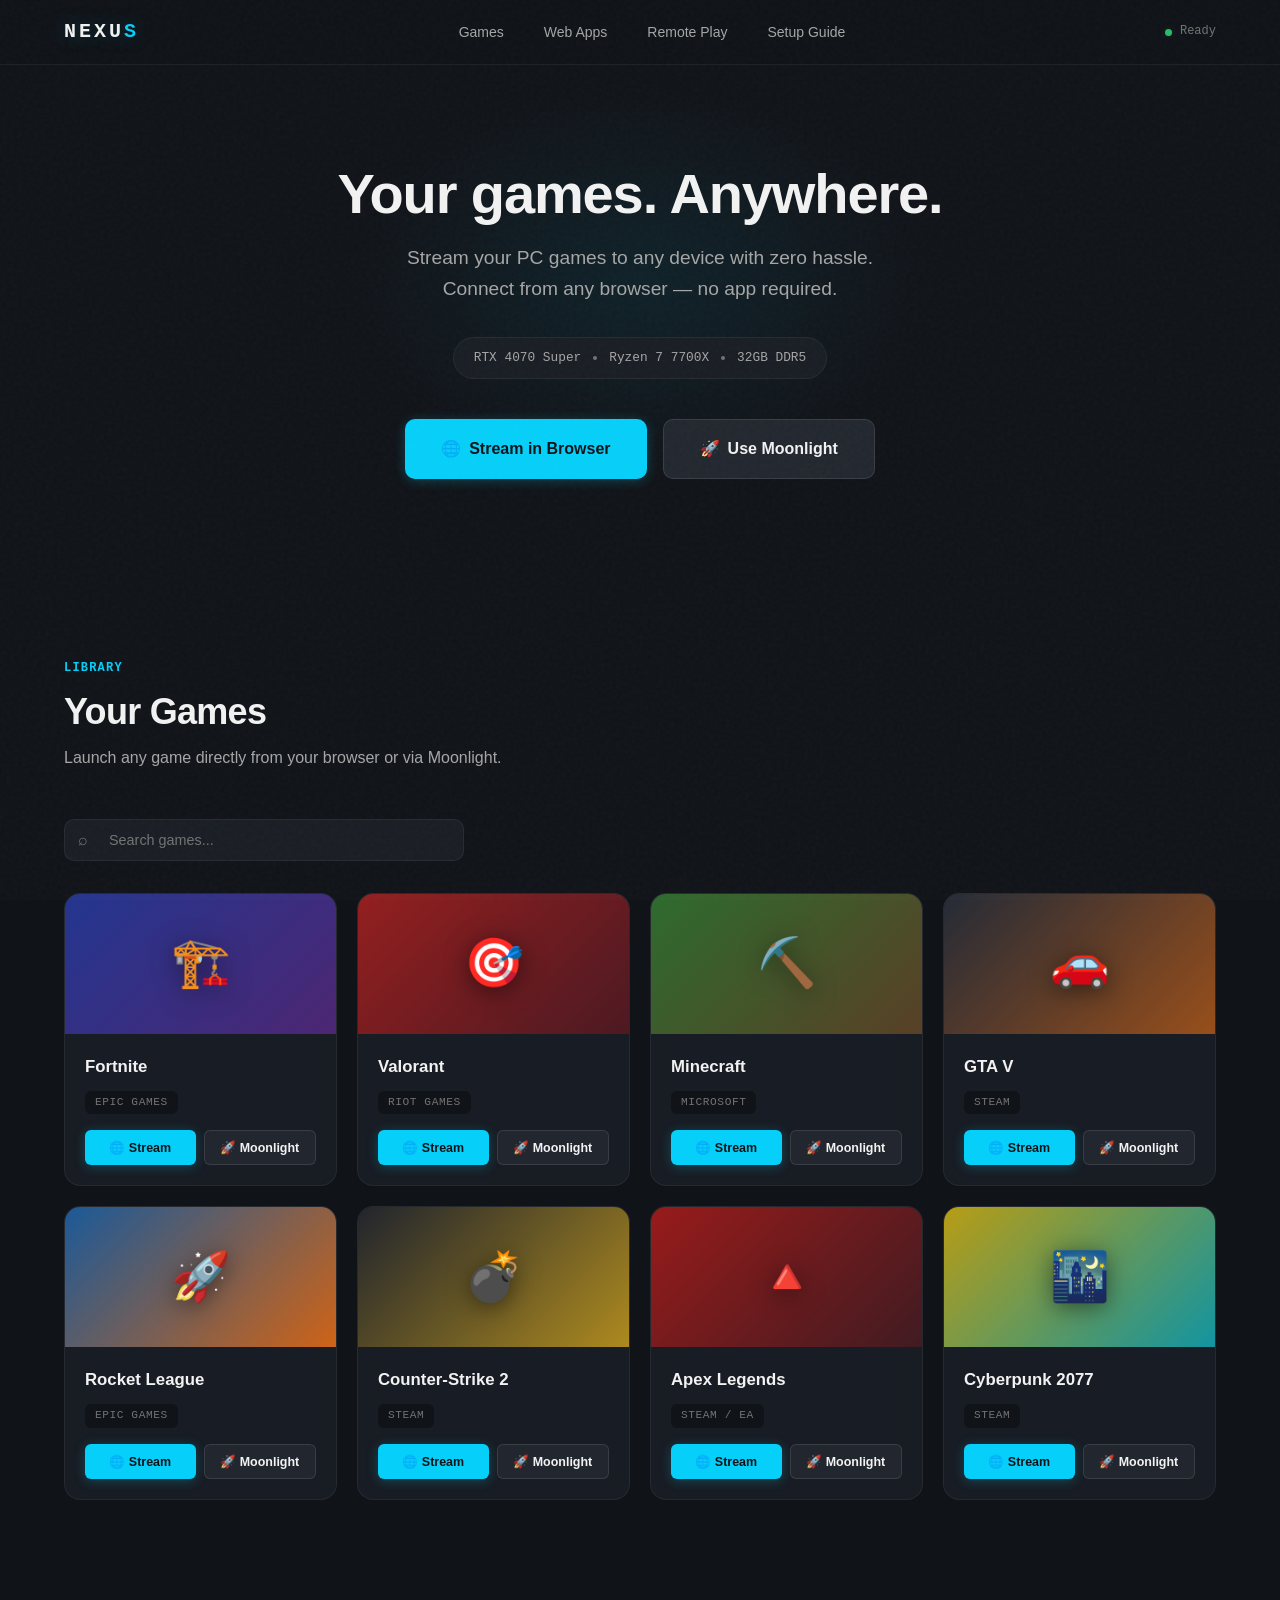
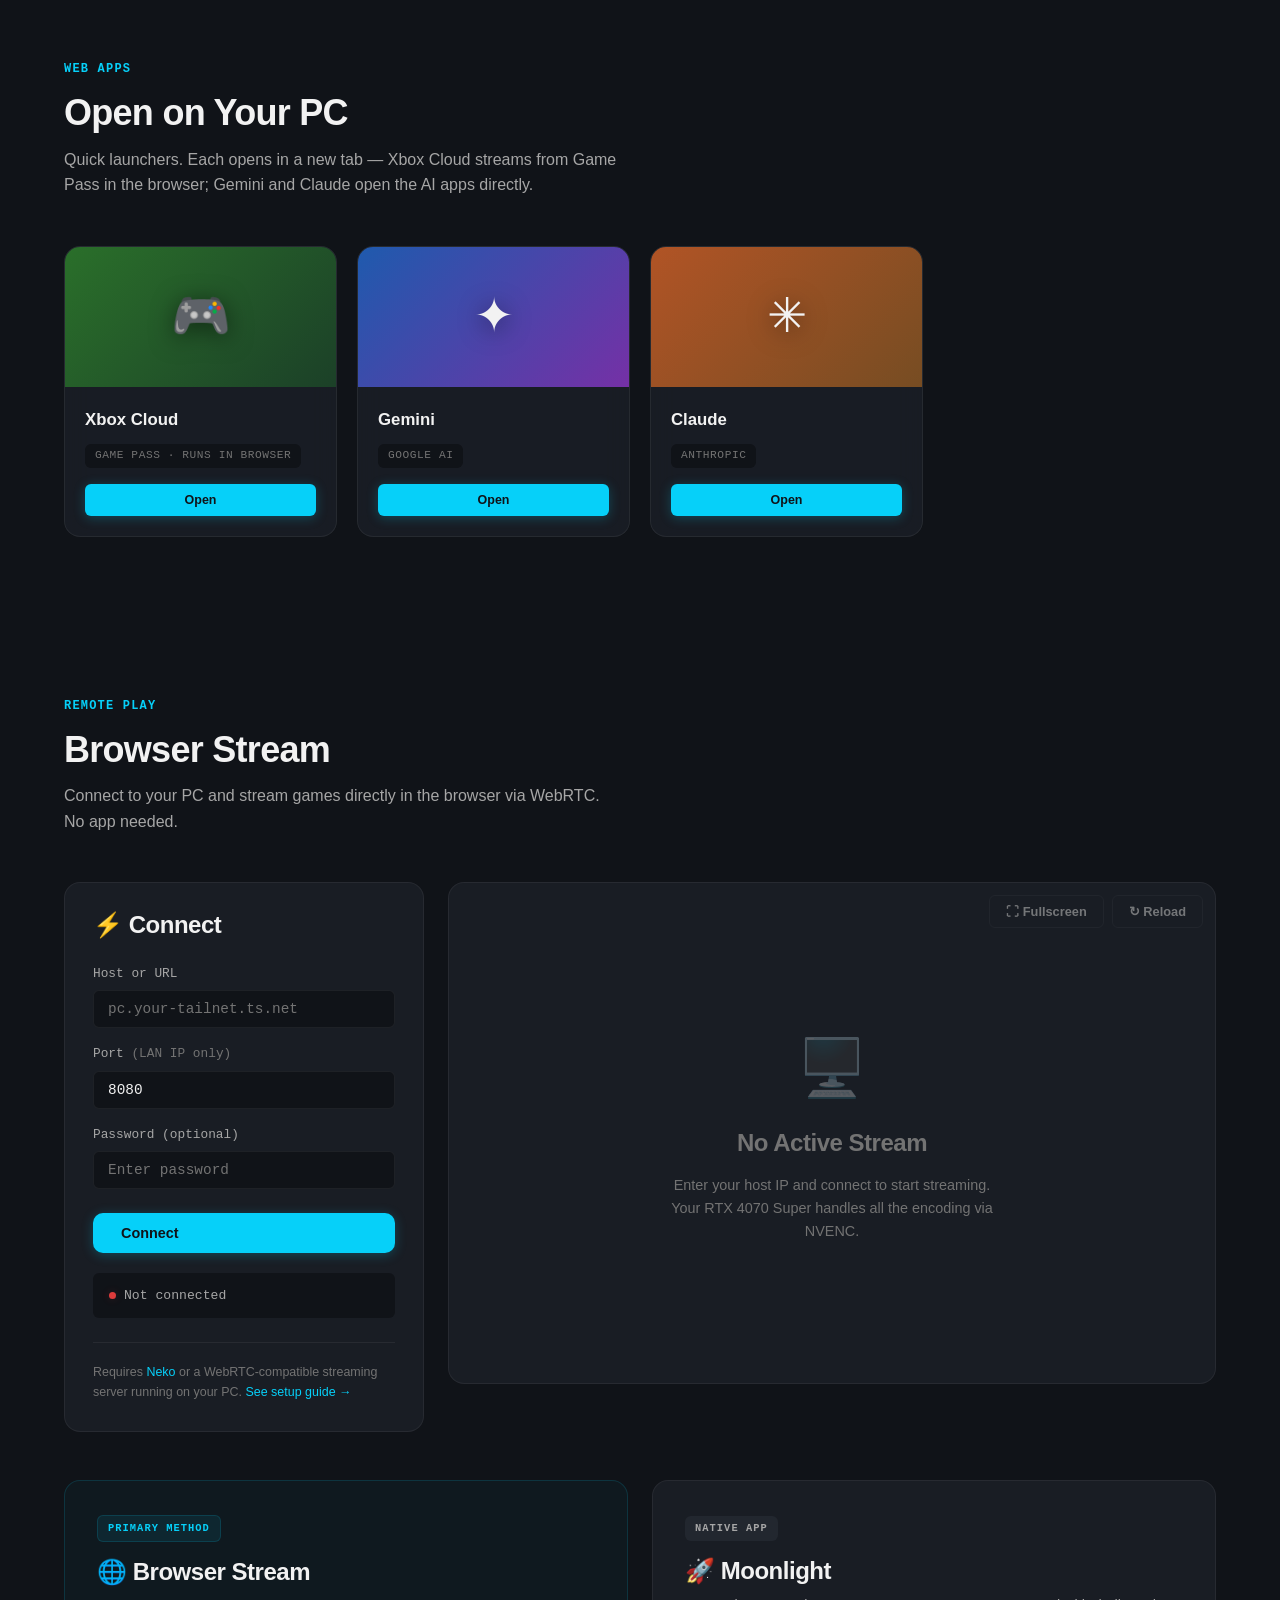
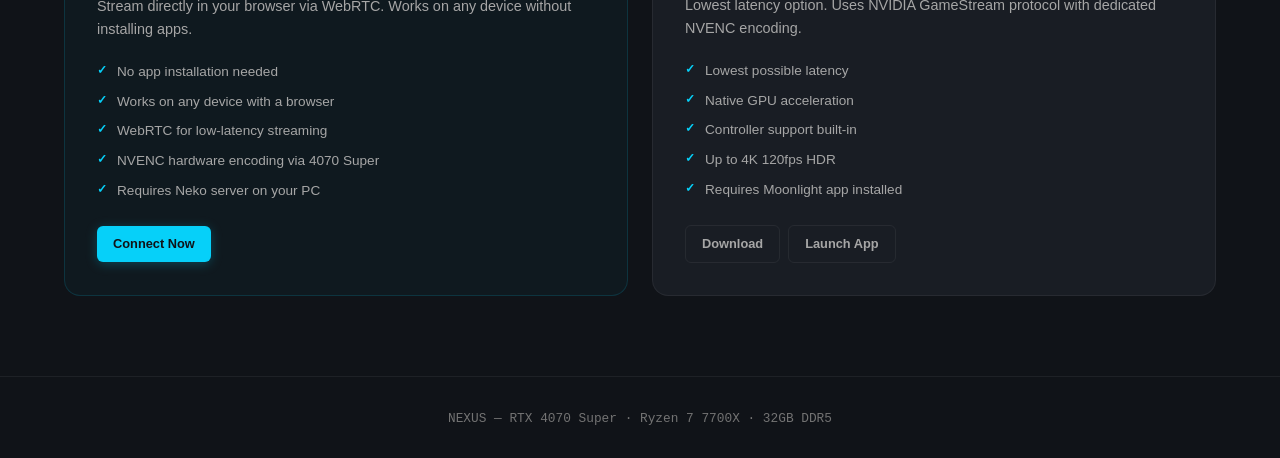
==== commit e52088f2: "Add Xbox Cloud launch tile to Web Apps Xbox Cloud Gaming sends X-Frame-Options: DENY so it cannot be" ====
--- a/nexus-inline.html
+++ b/nexus-inline.html
@@ -1097,7 +1097,7 @@
       <div class="section-header">
         <div class="section-label">Web Apps</div>
         <h2 class="section-title">Open on Your PC</h2>
-        <p class="section-desc">Sites you keep handy on the streamed desktop. Start Remote Play, then open one inside the stream — they run on your PC, not here.</p>
+        <p class="section-desc">Quick launchers. Each opens in a new tab — Xbox Cloud streams from Game Pass in the browser; Gemini and Claude open the AI apps directly.</p>
       </div>
       <div class="games-grid" id="appsGrid">
         <!-- Rendered by JS -->
@@ -1294,8 +1294,15 @@
   },
 ];
 
-// --- Web Apps (opened on the streamed desktop, not embedded here) ---
+// --- Web Apps (opened in a new tab — none of these allow framing) ---
 const WEB_APPS = [
+  {
+    title: 'Xbox Cloud',
+    subtitle: 'Game Pass · runs in browser',
+    url: 'https://www.xbox.com/play',
+    icon: '🎮',
+    gradient: 'linear-gradient(135deg, hsl(120, 45%, 30%), hsl(140, 40%, 18%))',
+  },
   {
     title: 'Gemini',
     subtitle: 'Google AI',
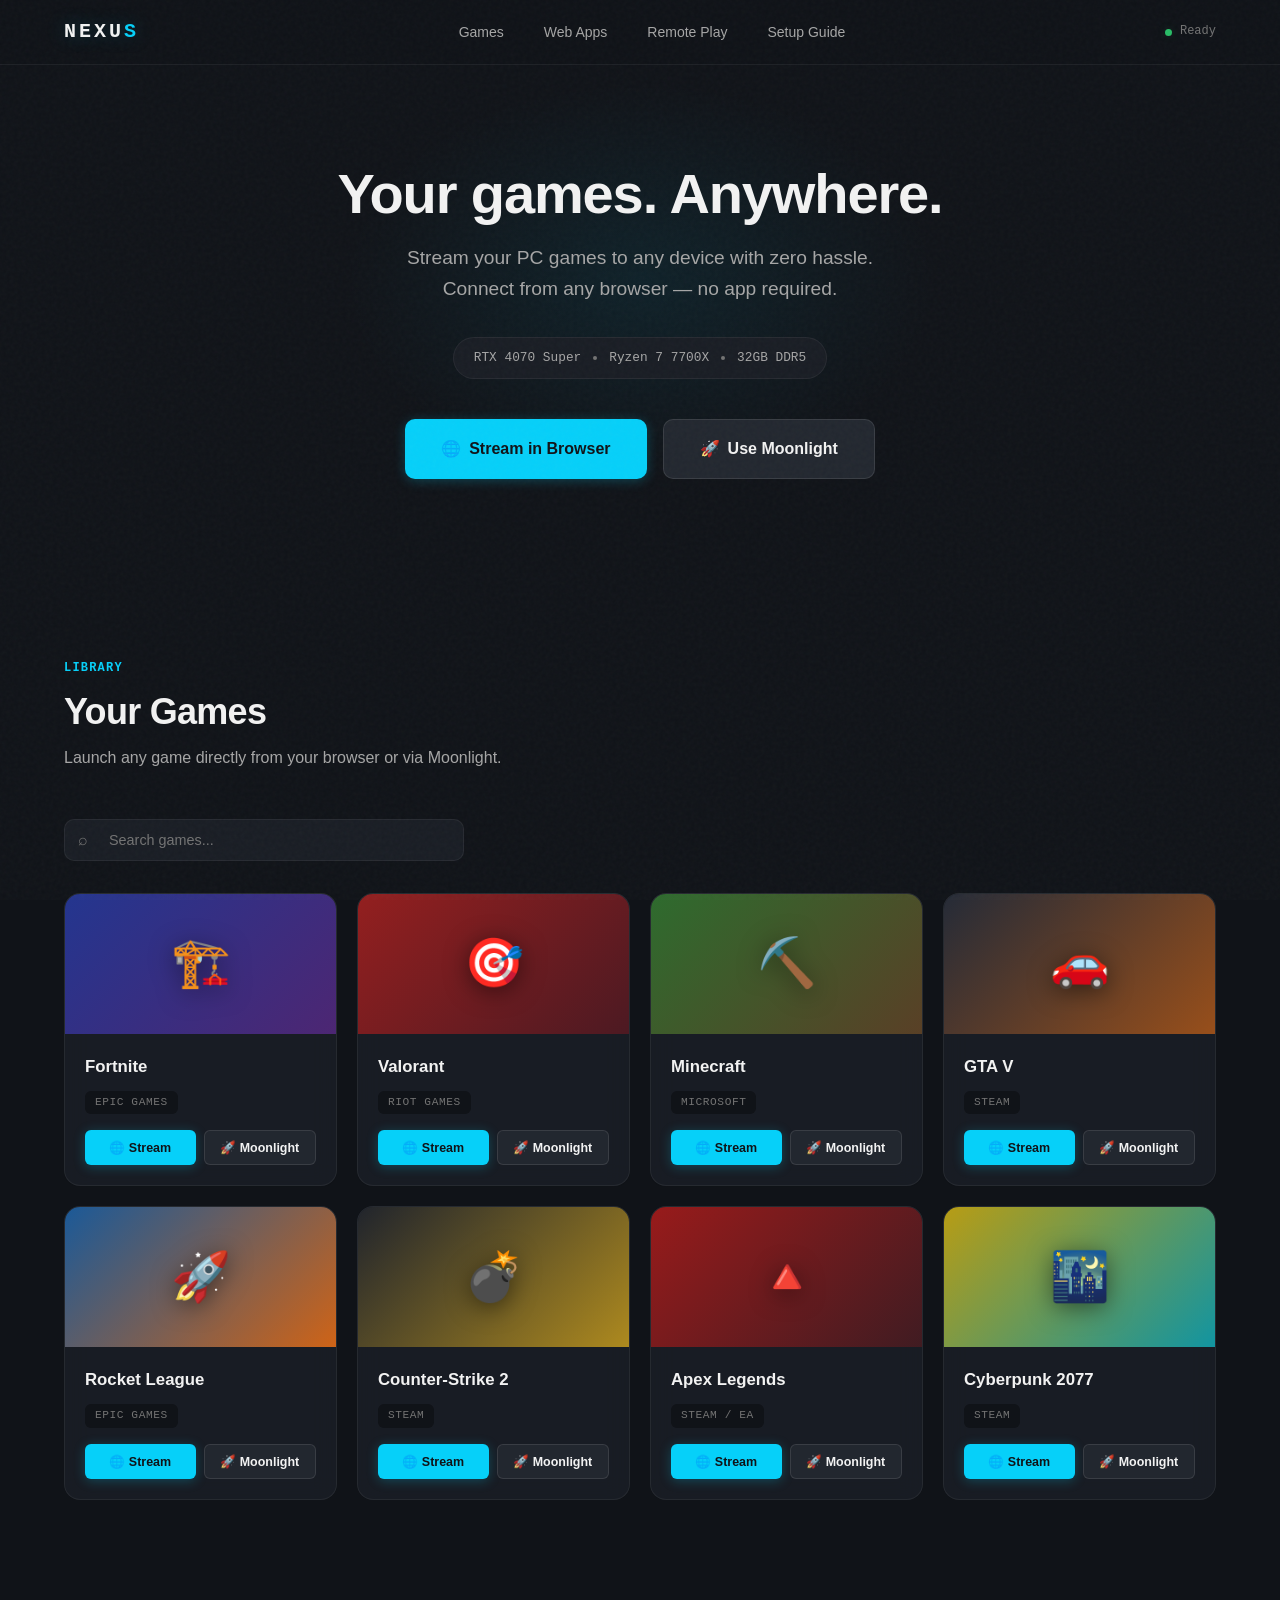
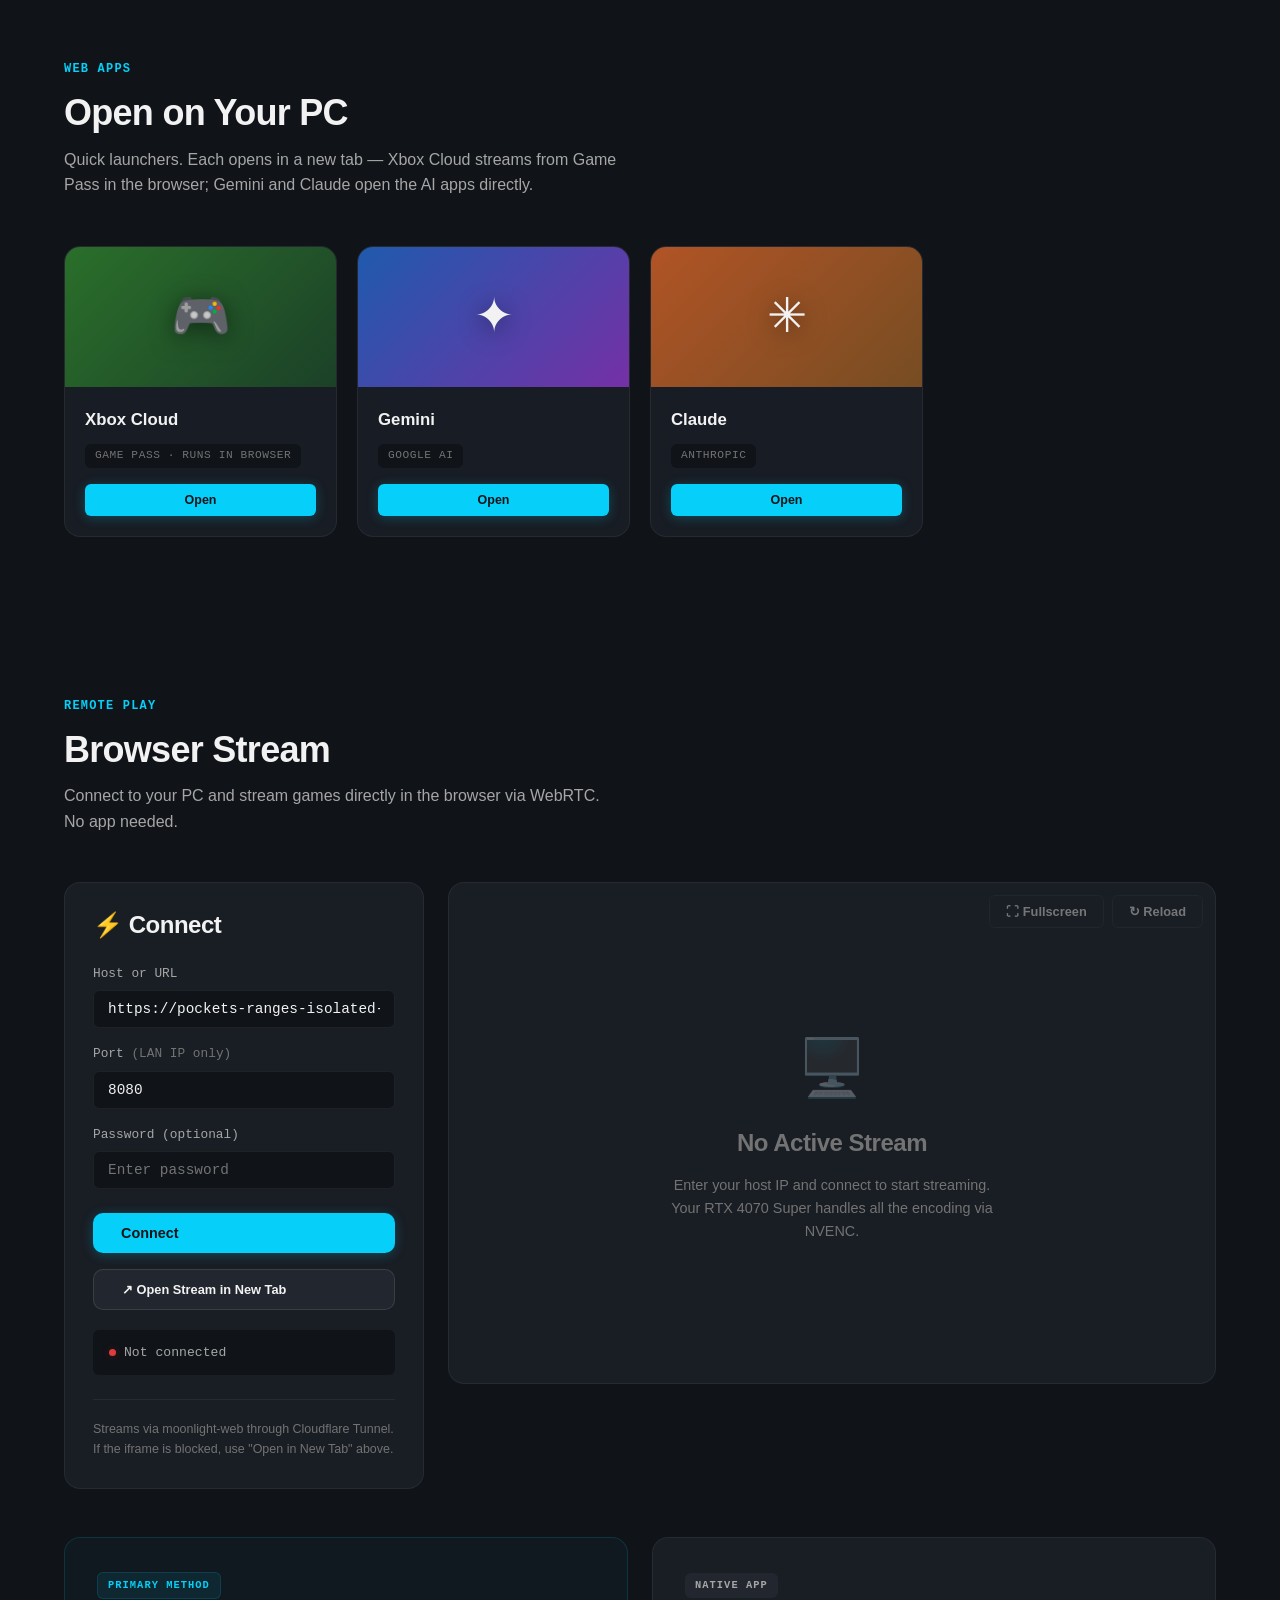
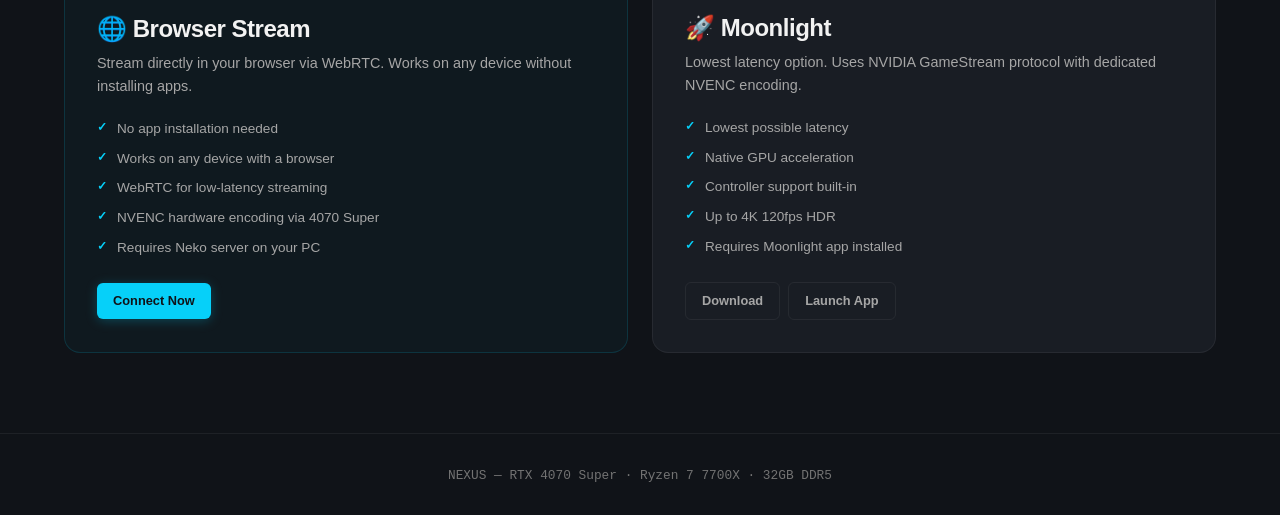
==== commit ba78f4f9: "Pre-fill Cloudflare tunnel URL; add Open in New Tab fallback" ====
--- a/nexus-inline.html
+++ b/nexus-inline.html
@@ -1121,7 +1121,7 @@
 
           <div class="input-group">
             <label for="hostIp">Host or URL</label>
-            <input type="text" id="hostIp" placeholder="pc.your-tailnet.ts.net">
+            <input type="text" id="hostIp" placeholder="pc.your-tailnet.ts.net" value="https://pockets-ranges-isolated-charlotte.trycloudflare.com">
           </div>
           <div class="input-group">
             <label for="hostPort">Port <span style="color: var(--text-tertiary); font-weight: 400;">(LAN IP only)</span></label>
@@ -1142,6 +1142,12 @@
             Disconnect
           </button>
 
+          <div style="margin-top: 8px;">
+            <button class="btn btn-secondary stream-connect-btn" onclick="openInNewTab()" style="font-size: 0.8rem;">
+              ↗ Open Stream in New Tab
+            </button>
+          </div>
+
           <div class="stream-status" id="streamStatus">
             <div class="status-dot offline"></div>
             <span>Not connected</span>
@@ -1149,8 +1155,8 @@
 
           <div style="margin-top: 24px; padding-top: 20px; border-top: 1px solid var(--border-subtle);">
             <p style="font-size: 0.78rem; color: var(--text-tertiary); line-height: 1.6;">
-              Requires <a href="https://github.com/m1k1o/neko" target="_blank" rel="noopener">Neko</a> or a WebRTC-compatible streaming server running on your PC. 
-              <a href="setup-guide.html">See setup guide →</a>
+              Streams via moonlight-web through Cloudflare Tunnel.
+              If the iframe is blocked, use "Open in New Tab" above.
             </p>
           </div>
         </div>
@@ -1418,6 +1424,21 @@
   });
 }
 
+// --- Open stream in a new tab (fallback for sandboxed iframes) ---
+function openInNewTab() {
+  const host = document.getElementById('hostIp').value.trim();
+  const port = document.getElementById('hostPort').value.trim() || '8080';
+  const password = document.getElementById('streamPassword').value.trim();
+
+  if (!host) {
+    shakeElement(document.getElementById('hostIp'));
+    return;
+  }
+
+  const url = buildStreamUrl(host, port, password);
+  window.open(url, '_blank');
+}
+
 // --- Stream Connection ---
 function toggleConnection() {
   if (streamConnected) {
